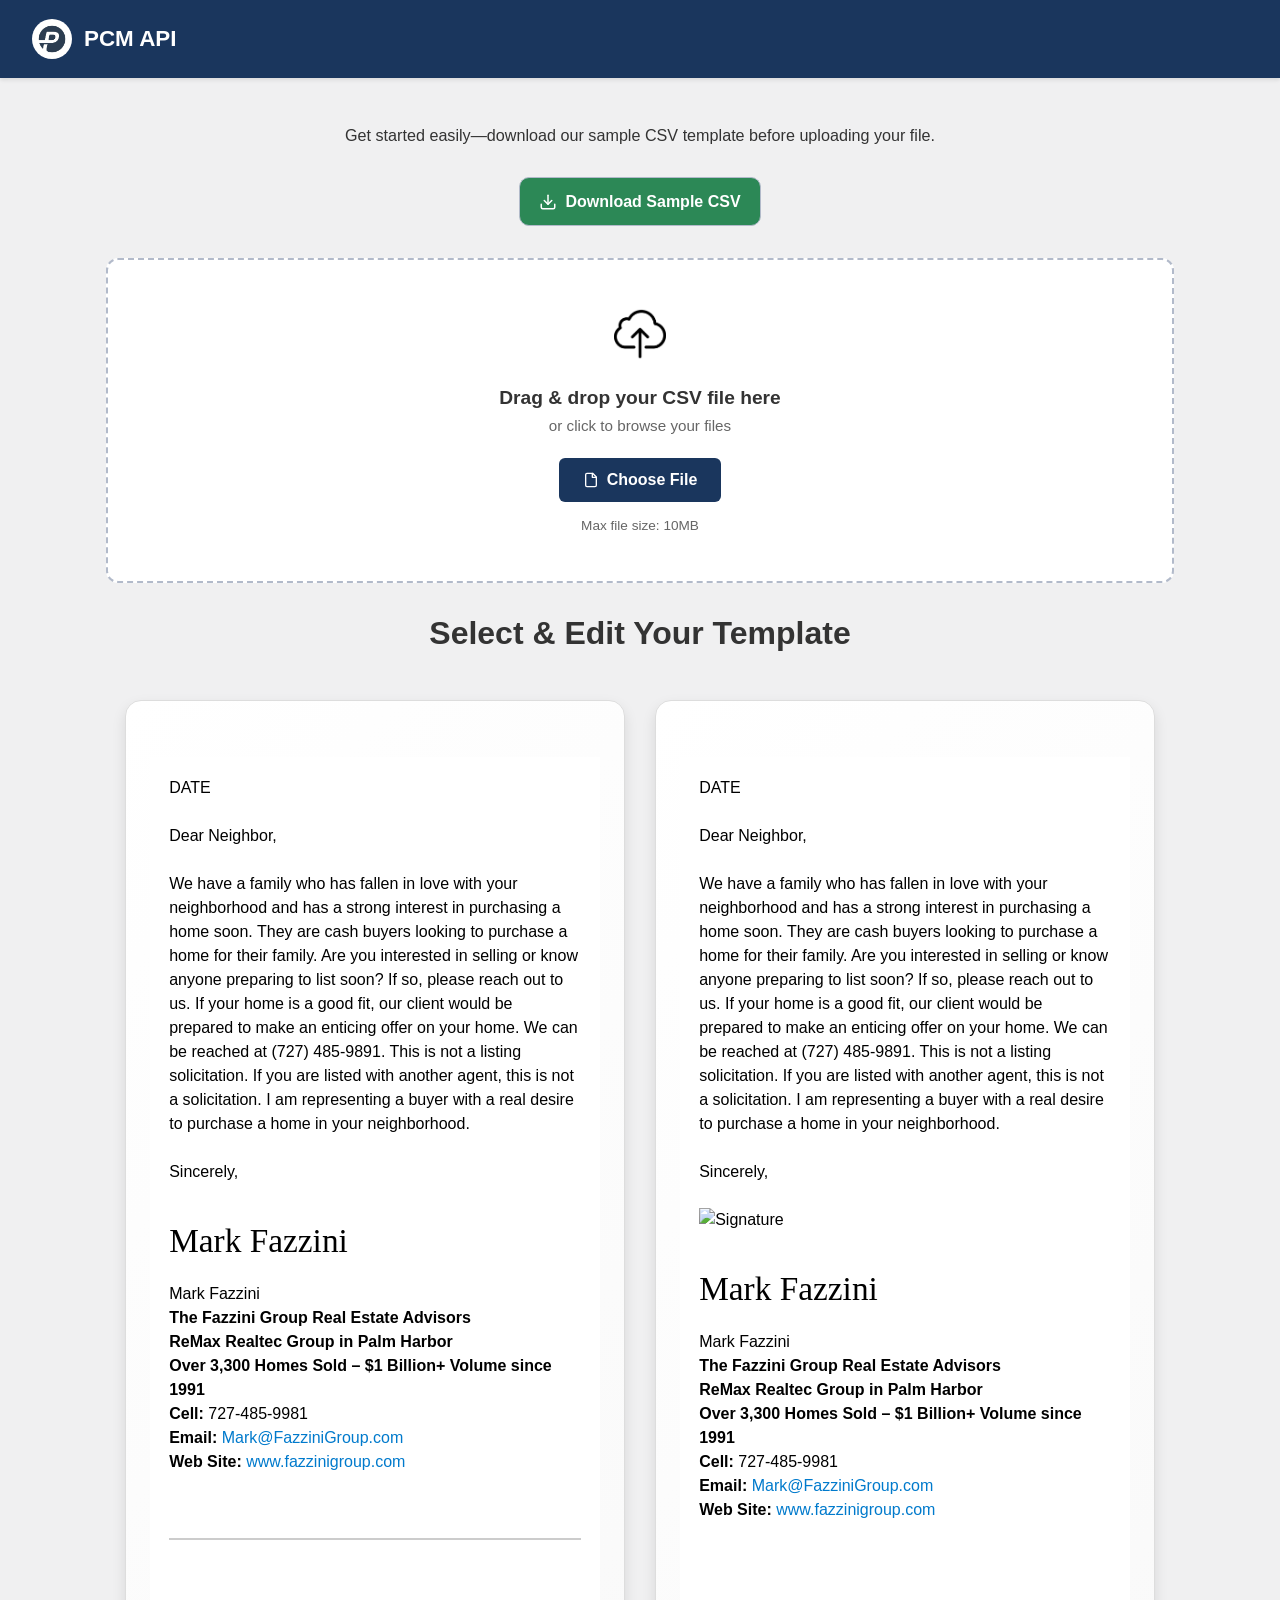
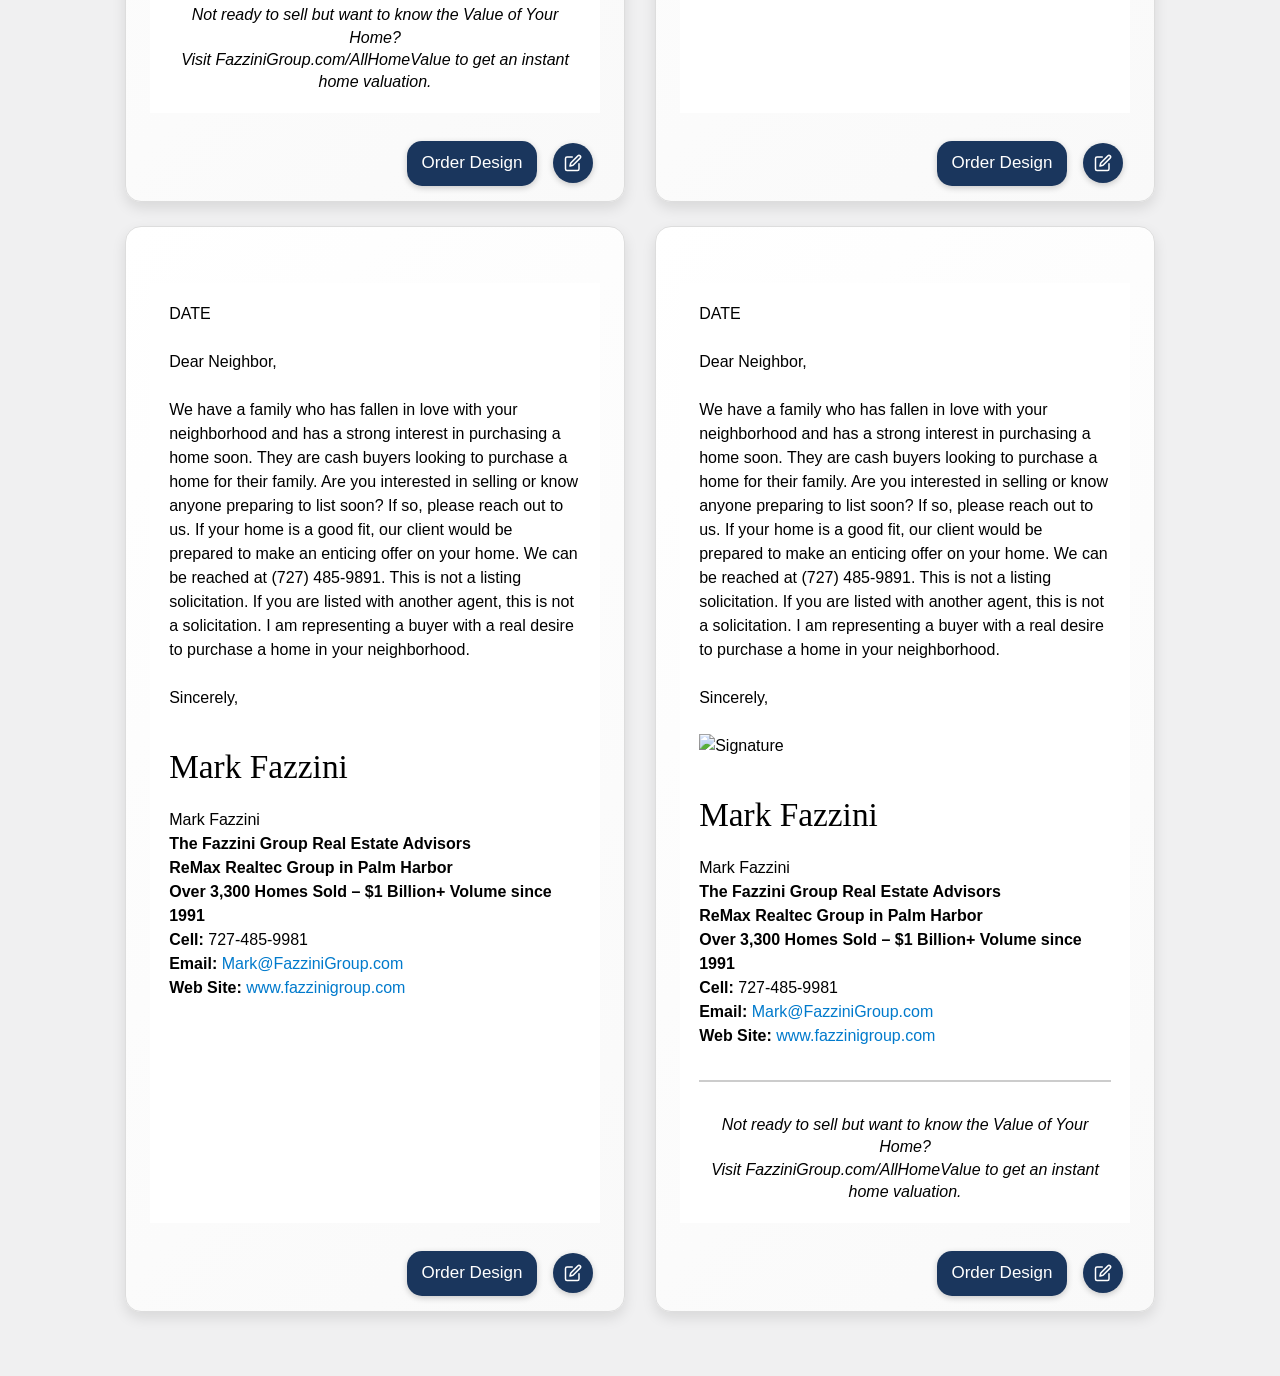
==== index.html @ 1625567f "PostCardMania API" ====
<!DOCTYPE html>
<html lang="en">
  <head>
    <meta charset="UTF-8" />
    <meta name="viewport" content="width=device-width, initial-scale=1.0" />
    <title>PCM API</title>
    <script src="https://cdnjs.cloudflare.com/ajax/libs/PapaParse/5.4.1/papaparse.min.js"></script>
    <link
      class="taskbar-icon"
      rel="icon"
      type="image/png"
      href="./assets/logo.png"
    />

    <link rel="stylesheet" href="index.css" />
  </head>
  <body>
    <header class="header">
      <img src="./assets/icon.jpg" alt="Logo" class="logo" />
      <span class="header-text">PCM API</span>
    </header>

    <div class="container">
      <div class="upload-section">
        <p class="upload-subtitle">
          Get started easily—download our sample CSV template before uploading
          your file.
        </p>

        <button class="sample-download-btn" onclick="downloadSampleCSV()">
          <svg
            width="18"
            height="18"
            viewBox="0 0 24 24"
            fill="none"
            stroke="currentColor"
            stroke-width="2"
            stroke-linecap="round"
            stroke-linejoin="round"
          >
            <path d="M21 15v4a2 2 0 0 1-2 2H5a2 2 0 0 1-2-2v-4" />
            <polyline points="7,10 12,15 17,10" />
            <line x1="12" y1="15" x2="12" y2="3" />
          </svg>
          Download Sample CSV
        </button>

        <div class="upload-box" id="uploadBox">
          <div class="upload-icon">
            <img src="assets/icon.png" alt="Upload" width="52" height="52" />
          </div>
          <div class="upload-main-text">Drag & drop your CSV file here</div>
          <div class="upload-sub-text">or click to browse your files</div>

          <label for="csvFile" class="choose-file-btn">
            <svg
              width="16"
              height="16"
              viewBox="0 0 24 24"
              fill="none"
              stroke="currentColor"
              stroke-width="2"
              stroke-linecap="round"
              stroke-linejoin="round"
            >
              <path
                d="M14.5 2H6a2 2 0 0 0-2 2v16a2 2 0 0 0 2 2h12a2 2 0 0 0 2-2V7.5L14.5 2z"
              />
              <polyline points="14,2 14,8 20,8" />
            </svg>
            Choose File
          </label>
          <input type="file" id="csvFile" accept=".csv" class="hidden-input" />

          <div class="file-size-info">Max file size: 10MB</div>
        </div>
      </div>

      <h2>Select & Edit Your Template</h2>
      <div class="templates-grid" id="templatesGrid">
        <!-- Default templates will be loaded here -->
        <div class="template">
          <div class="letter-container" id="letterPreview1">
            <p class="date">DATE</p>
            <p>Dear Neighbor,</p>
            <p class="Text">
              We have a family who has fallen in love with your neighborhood and
              has a strong interest in purchasing a home soon. They are cash
              buyers looking to purchase a home for their family. Are you
              interested in selling or know anyone preparing to list soon? If
              so, please reach out to us. If your home is a good fit, our client
              would be prepared to make an enticing offer on your home. We can
              be reached at (727) 485-9891. This is not a listing solicitation.
              If you are listed with another agent, this is not a solicitation.
              I am representing a buyer with a real desire to purchase a home in
              your neighborhood.
            </p>
            <p>Sincerely,</p>
            <p
              class="signature"
              style="
                margin-top: 2rem;
                margin-bottom: 1rem;
                font-size: 25pt;
                font-family: Vladimir Script;
              "
            >
              Mark Fazzini
            </p>
            <div class="contact-info">
              Mark Fazzini<br />
              <strong
                >The Fazzini Group Real Estate Advisors<br />
                ReMax Realtec Group in Palm Harbor<br />Over 3,300 Homes Sold –
                $1 Billion+ Volume since 1991<br
              /></strong>
              <b>Cell:</b> 727-485-9981<br />
              <b>Email:</b>
              <a href="mailto:Mark@FazziniGroup.com">Mark@FazziniGroup.com</a
              ><br />
              <b>Web Site:</b>
              <a href="https://www.fazzinigroup.com">www.fazzinigroup.com</a>
            </div>
            <hr
              style="margin: 4rem 0; border: none; border-top: 2px solid #ccc"
            />

            <div class="footer-note">
              Not ready to sell but want to know the Value of Your Home?<br />
              Visit FazziniGroup.com/AllHomeValue to get an instant home
              valuation.
            </div>
          </div>
          <div class="button-actions">
            <button
              class="order-design-btn"
              onclick="orderDesign('letterPreview1')"
            >
              Order Design
            </button>
            <button class="edit-btn" onclick="openEditModal('letterPreview1')">
              <svg
                width="18"
                height="18"
                viewBox="0 0 24 24"
                fill="none"
                stroke="currentColor"
                stroke-width="2"
                stroke-linecap="round"
                stroke-linejoin="round"
              >
                <path
                  d="M11 4H4a2 2 0 0 0-2 2v14a2 2 0 0 0 2 2h14a2 2 0 0 0 2-2v-7"
                />
                <path
                  d="M18.5 2.5a2.121 2.121 0 0 1 3 3L12 15l-4 1 1-4 9.5-9.5z"
                />
              </svg>
            </button>
          </div>
        </div>
        <div class="template">
          <div class="letter-container" id="letterPreview2">
            <p class="date">DATE</p>
            <p>Dear Neighbor,</p>
            <p class="Text">
              We have a family who has fallen in love with your neighborhood and
              has a strong interest in purchasing a home soon. They are cash
              buyers looking to purchase a home for their family. Are you
              interested in selling or know anyone preparing to list soon? If
              so, please reach out to us. If your home is a good fit, our client
              would be prepared to make an enticing offer on your home. We can
              be reached at (727) 485-9891. This is not a listing solicitation.
              If you are listed with another agent, this is not a solicitation.
              I am representing a buyer with a real desire to purchase a home in
              your neighborhood.
            </p>
            <p>Sincerely,<br /><br /></p>
            <div class="signature-image">
              <img
                src="https://drive.google.com/thumbnail?id=1vNWLmvtHyzf7vls6qIdZ-kMSoLxfiy8M&sz=w500"
                alt="Signature"
                width="230"
                height="200"
              />
            </div>
            <p
              class="signature"
              style="
                margin-top: 2rem;
                margin-bottom: 1rem;
                font-size: 25pt;
                font-family: Vladimir Script;
              "
            >
              Mark Fazzini
            </p>
            <div class="contact-info">
              Mark Fazzini<br />
              <strong
                >The Fazzini Group Real Estate Advisors<br />
                ReMax Realtec Group in Palm Harbor<br />Over 3,300 Homes Sold –
                $1 Billion+ Volume since 1991<br
              /></strong>
              <b>Cell:</b> 727-485-9981<br />
              <b>Email:</b>
              <a href="mailto:Mark@FazziniGroup.com">Mark@FazziniGroup.com</a
              ><br />
              <b>Web Site:</b>
              <a href="https://www.fazzinigroup.com">www.fazzinigroup.com</a>
            </div>
          </div>
          <div class="button-actions">
            <button
              class="order-design-btn"
              onclick="orderDesign('letterPreview2')"
            >
              Order Design
            </button>
            <button class="edit-btn" onclick="openEditModal('letterPreview2')">
              <svg
                width="18"
                height="18"
                viewBox="0 0 24 24"
                fill="none"
                stroke="currentColor"
                stroke-width="2"
                stroke-linecap="round"
                stroke-linejoin="round"
              >
                <path
                  d="M11 4H4a2 2 0 0 0-2 2v14a2 2 0 0 0 2 2h14a2 2 0 0 0 2-2v-7"
                />
                <path
                  d="M18.5 2.5a2.121 2.121 0 0 1 3 3L12 15l-4 1 1-4 9.5-9.5z"
                />
              </svg>
            </button>
          </div>
        </div>
        <div class="template">
          <div class="letter-container" id="letterPreview3">
            <p class="date">DATE</p>
            <p>Dear Neighbor,</p>
            <p class="Text">
              We have a family who has fallen in love with your neighborhood and
              has a strong interest in purchasing a home soon. They are cash
              buyers looking to purchase a home for their family. Are you
              interested in selling or know anyone preparing to list soon? If
              so, please reach out to us. If your home is a good fit, our client
              would be prepared to make an enticing offer on your home. We can
              be reached at (727) 485-9891. This is not a listing solicitation.
              If you are listed with another agent, this is not a solicitation.
              I am representing a buyer with a real desire to purchase a home in
              your neighborhood.
            </p>
            <p>Sincerely,</p>
            <p
              class="signature"
              style="
                margin-top: 2rem;
                margin-bottom: 1rem;
                font-size: 25pt;
                font-family: Vladimir Script;
              "
            >
              Mark Fazzini
            </p>
            <div class="contact-info">
              Mark Fazzini<br />
              <strong
                >The Fazzini Group Real Estate Advisors<br />
                ReMax Realtec Group in Palm Harbor<br />Over 3,300 Homes Sold –
                $1 Billion+ Volume since 1991<br
              /></strong>
              <b>Cell:</b> 727-485-9981<br />
              <b>Email:</b>
              <a href="mailto:Mark@FazziniGroup.com">Mark@FazziniGroup.com</a
              ><br />
              <b>Web Site:</b>
              <a href="https://www.fazzinigroup.com">www.fazzinigroup.com</a>
            </div>
          </div>
          <div class="button-actions">
            <button
              class="order-design-btn"
              onclick="orderDesign('letterPreview3')"
            >
              Order Design
            </button>
            <button class="edit-btn" onclick="openEditModal('letterPreview3')">
              <svg
                width="18"
                height="18"
                viewBox="0 0 24 24"
                fill="none"
                stroke="currentColor"
                stroke-width="2"
                stroke-linecap="round"
                stroke-linejoin="round"
              >
                <path
                  d="M11 4H4a2 2 0 0 0-2 2v14a2 2 0 0 0 2 2h14a2 2 0 0 0 2-2v-7"
                />
                <path
                  d="M18.5 2.5a2.121 2.121 0 0 1 3 3L12 15l-4 1 1-4 9.5-9.5z"
                />
              </svg>
            </button>
          </div>
        </div>
        <div class="template">
          <div class="letter-container" id="letterPreview4">
            <p class="date">DATE</p>
            <p>Dear Neighbor,</p>
            <p class="Text">
              We have a family who has fallen in love with your neighborhood and
              has a strong interest in purchasing a home soon. They are cash
              buyers looking to purchase a home for their family. Are you
              interested in selling or know anyone preparing to list soon? If
              so, please reach out to us. If your home is a good fit, our client
              would be prepared to make an enticing offer on your home. We can
              be reached at (727) 485-9891. This is not a listing solicitation.
              If you are listed with another agent, this is not a solicitation.
              I am representing a buyer with a real desire to purchase a home in
              your neighborhood.
            </p>
            <p>Sincerely,<br /><br /></p>
            <div class="signature-image">
              <img
                src="https://drive.google.com/thumbnail?id=1vNWLmvtHyzf7vls6qIdZ-kMSoLxfiy8M&sz=w500"
                alt="Signature"
                width="230"
                height="200"
              />
            </div>
            <p
              class="signature"
              style="
                margin-top: 2rem;
                margin-bottom: 1rem;
                font-size: 25pt;
                font-family: Vladimir Script;
              "
            >
              Mark Fazzini
            </p>
            <div class="contact-info">
              Mark Fazzini<br />
              <strong
                >The Fazzini Group Real Estate Advisors<br />
                ReMax Realtec Group in Palm Harbor<br />Over 3,300 Homes Sold –
                $1 Billion+ Volume since 1991<br
              /></strong>
              <b>Cell:</b> 727-485-9981<br />
              <b>Email:</b>
              <a href="mailto:Mark@FazziniGroup.com">Mark@FazziniGroup.com</a
              ><br />
              <b>Web Site:</b>
              <a href="https://www.fazzinigroup.com">www.fazzinigroup.com</a>
            </div>
            <hr
              style="margin: 2rem 0; border: none; border-top: 2px solid #ccc"
            />
            <div class="footer-note">
              Not ready to sell but want to know the Value of Your Home?<br />
              Visit FazziniGroup.com/AllHomeValue to get an instant home
              valuation.
            </div>
          </div>
          <div class="button-actions">
            <button
              class="order-design-btn"
              onclick="orderDesign('letterPreview4')"
            >
              Order Design
            </button>
            <button class="edit-btn" onclick="openEditModal('letterPreview4')">
              <svg
                width="18"
                height="18"
                viewBox="0 0 24 24"
                fill="none"
                stroke="currentColor"
                stroke-width="2"
                stroke-linecap="round"
                stroke-linejoin="round"
              >
                <path
                  d="M11 4H4a2 2 0 0 0-2 2v14a2 2 0 0 0 2 2h14a2 2 0 0 0 2-2v-7"
                />
                <path
                  d="M18.5 2.5a2.121 2.121 0 0 1 3 3L12 15l-4 1 1-4 9.5-9.5z"
                />
              </svg>
            </button>
          </div>
        </div>
      </div>
    </div>

    <div id="editModal" class="modal">
      <div class="modal-content">
        <div class="modal-header">
          <h3>Edit Letter Template</h3>
          <button class="close" onclick="closeEditModal()">&times;</button>
        </div>
        <div class="modal-body">
          <div
            class="modal-letter-container"
            id="letterEditor"
            contenteditable="true"
            spellcheck="false"
          ></div>
        </div>
        <div class="modal-footer">
          <button class="btn btn-secondary" onclick="closeEditModal()">
            Cancel
          </button>
          <button class="btn btn-primary" onclick="saveTemplate()">
            Save Template
          </button>
          <button class="btn btn-primary" onclick="openSaveAsNewModal()">
            Save as New Template
          </button>
        </div>
      </div>
    </div>

    <!-- Save as New Template Modal -->
    <div id="saveAsNewModal" class="modal">
      <div class="modal-content">
        <div class="modal-header">
          <h3>Save as New Template</h3>
          <button class="close" onclick="closeSaveAsNewModal()">&times;</button>
        </div>
        <div class="modal-body">
          <div class="form-group">
            <label for="templateName">Template Name:</label>
            <input
              type="text"
              id="templateName"
              class="form-input"
              placeholder="Enter template name..."
              maxlength="50"
            />
          </div>
          <div class="preview-section">
            <div class="template-preview" id="newTemplatePreview"></div>
          </div>
        </div>
        <div class="modal-footer">
          <button class="btn btn-secondary" onclick="closeSaveAsNewModal()">
            Cancel
          </button>
          <button class="btn btn-primary" onclick="saveAsNewTemplate()">
            Save New Template
          </button>
        </div>
      </div>
    </div>

    <!-- Success Modal -->
    <div id="successModal" class="modal-overlay">
      <div class="modal-box">
        <h2>🎉 Success!</h2>
        <p>Your order has been placed successfully.</p>
        <div class="modal-buttons">
          <button class="btn-primary" onclick="closeModal()">OK</button>
        </div>
      </div>
    </div>

    <!-- Template Created Success Modal -->
    <div id="templateCreatedModal" class="modal-overlay">
      <div class="modal-box">
        <h2>✅ Template Created!</h2>
        <p id="templateCreatedMessage">
          Your new template has been created successfully.
        </p>
        <div class="modal-buttons">
          <button class="btn-primary" onclick="closeTemplateCreatedModal()">
            OK
          </button>
        </div>
      </div>
    </div>

    <!-- Firebase Integration -->
    <script type="module">
      // Import Firebase functions
      import { initializeApp } from "https://www.gstatic.com/firebasejs/12.1.0/firebase-app.js";
      import {
        getFirestore,
        collection,
        addDoc,
        getDocs,
        deleteDoc,
        doc,
      } from "https://www.gstatic.com/firebasejs/12.1.0/firebase-firestore.js";

      // Firebase configuration
      const firebaseConfig = {
        apiKey: "AIzaSyCbSuWzZpvY5gaBGu0FgDv3ZeyKf07krWY",
        authDomain: "postmania-templates.firebaseapp.com",
        projectId: "postmania-templates",
        storageBucket: "postmania-templates.firebasestorage.app",
        messagingSenderId: "402105744556",
        appId: "1:402105744556:web:1b906417a7b0e96a857309",
        measurementId: "G-6RSKP13Q86",
      };

      // Initialize Firebase
      const app = initializeApp(firebaseConfig);
      const db = getFirestore(app);

      // Global variables
      let recipients = [];
      let currentEditingTemplate = null;
      let templateCounter = 5; // Start from 5 since we have 4 initial templates

      // Expose Firebase functions to global scope
      window.saveNewTemplateToFirebase = async function (name, content) {
        try {
          const docRef = await addDoc(collection(db, "templates"), {
            name: name,
            content: content,
            createdAt: new Date(),
            isUserCreated: true,
          });
          console.log("Template saved to Firebase with ID: ", docRef.id);
          return docRef.id;
        } catch (error) {
          console.error("Error saving template to Firebase: ", error);
          throw error;
        }
      };

      window.loadTemplatesFromFirebase = async function () {
        try {
          const querySnapshot = await getDocs(collection(db, "templates"));
          const templates = [];
          querySnapshot.forEach((doc) => {
            templates.push({
              id: doc.id,
              ...doc.data(),
            });
          });
          return templates;
        } catch (error) {
          console.error("Error loading templates from Firebase: ", error);
          return [];
        }
      };

      window.deleteTemplateFromFirebase = async function (templateId) {
        try {
          await deleteDoc(doc(db, "templates", templateId));
          console.log("Template deleted from Firebase");
          return true;
        } catch (error) {
          console.error("Error deleting template from Firebase: ", error);
          throw error;
        }
      };

      // Load templates on page load
      window.addEventListener("DOMContentLoaded", async function () {
        await loadUserTemplates();
      });

      // Function to load and render user templates
      window.loadUserTemplates = async function () {
        try {
          const templates = await window.loadTemplatesFromFirebase();
          const templatesGrid = document.getElementById("templatesGrid");

          // Remove existing user templates (keep default ones)
          const userTemplates = templatesGrid.querySelectorAll(
            ".template[data-firebase-id]"
          );
          userTemplates.forEach((template) => template.remove());

          // Add Firebase templates
          templates.forEach((template) => {
            if (template.isUserCreated) {
              const newTemplateId = `firebase_${template.id}`;
              const newTemplate = document.createElement("div");
              newTemplate.className = "template";
              newTemplate.setAttribute("data-firebase-id", template.id);

              newTemplate.innerHTML = `
                <div class="letter-container" id="${newTemplateId}">
                  ${template.content}
                </div>

                <div class="button-actions">
                  <button class="order-design-btn" onclick="orderDesign('${newTemplateId}')">
                    Order Design
                  </button>
                  <button class="edit-btn" onclick="openEditModal('${newTemplateId}')">
                    <svg width="18" height="18" viewBox="0 0 24 24" fill="none" stroke="currentColor" stroke-width="2" stroke-linecap="round" stroke-linejoin="round">
                      <path d="M11 4H4a2 2 0 0 0-2 2v14a2 2 0 0 0 2 2h14a2 2 0 0 0 2-2v-7" />
                      <path d="M18.5 2.5a2.121 2.121 0 0 1 3 3L12 15l-4 1 1-4 9.5-9.5z" />
                    </svg>
                  </button>
                  <button class="delete-btn" onclick="deleteTemplate('${newTemplateId}', '${template.id}')" style="background: #dc3545; color: white; border: none; padding: 8px; border-radius: 4px; cursor: pointer; margin-left: 8px;">
                    <svg width="18" height="18" viewBox="0 0 24 24" fill="none" stroke="currentColor" stroke-width="2" stroke-linecap="round" stroke-linejoin="round">
                      <polyline points="3,6 5,6 21,6"></polyline>
                      <path d="m19,6v14a2,2 0 0,1 -2,2H7a2,2 0 0,1 -2,-2V6m3,0V4a2,2 0 0,1 2,-2h4a2,2 0 0,1 2,2v2"></path>
                      <line x1="10" y1="11" x2="10" y2="17"></line>
                      <line x1="14" y1="11" x2="14" y2="17"></line>
                    </svg>
                  </button>
                </div>
              `;

              templatesGrid.appendChild(newTemplate);
            }
          });
        } catch (error) {
          console.error("Error loading user templates:", error);
        }
      };

      // Expose other necessary functions to global scope
      window.recipients = [];
      window.currentEditingTemplate = null;
      window.templateCounter = 5;

      // ===== Drag and Drop Functionality =====
      const uploadBox = document.getElementById("uploadBox");
      const csvFileInput = document.getElementById("csvFile");

      // Prevent default drag behaviors
      ["dragenter", "dragover", "dragleave", "drop"].forEach((eventName) => {
        uploadBox.addEventListener(eventName, preventDefaults, false);
        document.body.addEventListener(eventName, preventDefaults, false);
      });

      // Highlight drop area when item is dragged over it
      ["dragenter", "dragover"].forEach((eventName) => {
        uploadBox.addEventListener(eventName, highlight, false);
      });

      ["dragleave", "drop"].forEach((eventName) => {
        uploadBox.addEventListener(eventName, unhighlight, false);
      });

      // Handle dropped files
      uploadBox.addEventListener("drop", handleDrop, false);

      function preventDefaults(e) {
        e.preventDefault();
        e.stopPropagation();
      }

      function highlight() {
        uploadBox.classList.add("dragover");
      }

      function unhighlight() {
        uploadBox.classList.remove("dragover");
      }

      function handleDrop(e) {
        const dt = e.dataTransfer;
        const files = dt.files;
        handleFiles(files);
      }

      window.showSuccessModal = function () {
        document.getElementById("successModal").style.display = "block";
      };

      window.closeModal = function () {
        document.getElementById("successModal").style.display = "none";
      };

      window.showTemplateCreatedModal = function (templateName) {
        document.getElementById(
          "templateCreatedMessage"
        ).textContent = `Your new template "${templateName}" has been created successfully.`;
        document.getElementById("templateCreatedModal").style.display = "block";
      };

      window.closeTemplateCreatedModal = function () {
        document.getElementById("templateCreatedModal").style.display = "none";
      };

      function handleFiles(files) {
        if (files.length > 0) {
          const file = files[0];
          if (file.type === "text/csv" || file.name.endsWith(".csv")) {
            parseCSV(file);
          } else {
            alert("Please upload a CSV file.");
          }
        }
      }

      // ===== Letter Editing =====
      window.openEditModal = function (templateId) {
        window.currentEditingTemplate = templateId;
        const editor = document.getElementById("letterEditor");
        editor.innerHTML = document.getElementById(templateId).innerHTML;
        document.getElementById("editModal").style.display = "block";
      };

      window.closeEditModal = function () {
        document.getElementById("editModal").style.display = "none";
        window.currentEditingTemplate = null;
      };

      window.saveTemplate = function () {
        if (window.currentEditingTemplate) {
          document.getElementById(window.currentEditingTemplate).innerHTML =
            document.getElementById("letterEditor").innerHTML;
        }
        window.closeEditModal();
      };

      // ===== Save as New Template Functionality =====
      window.openSaveAsNewModal = function () {
        const preview = document.getElementById("newTemplatePreview");
        preview.innerHTML = document.getElementById("letterEditor").innerHTML;
        document.getElementById("templateName").value = "";
        document.getElementById("saveAsNewModal").style.display = "block";
      };

      window.closeSaveAsNewModal = function () {
        document.getElementById("saveAsNewModal").style.display = "none";
      };

      window.saveAsNewTemplate = async function () {
        const templateName = document
          .getElementById("templateName")
          .value.trim();

        if (!templateName) {
          alert("Please enter a template name.");
          return;
        }

        const templateContent =
          document.getElementById("letterEditor").innerHTML;

        try {
          // Save to Firebase
          const firebaseId = await window.saveNewTemplateToFirebase(
            templateName,
            templateContent
          );

          // Close modals
          window.closeSaveAsNewModal();
          window.closeEditModal();

          // Show success message
          window.showTemplateCreatedModal(templateName);

          // Reload templates to show the new one
          await window.loadUserTemplates();
        } catch (error) {
          console.error("Error saving template:", error);
          alert("Error saving template. Please try again.");
        }
      };

      // ===== Delete Template Function =====
      window.deleteTemplate = async function (templateId, firebaseId = null) {
        if (!confirm("Are you sure you want to delete this template?")) {
          return;
        }

        try {
          if (firebaseId) {
            // Delete from Firebase
            await window.deleteTemplateFromFirebase(firebaseId);

            // Remove from DOM
            const templateElement = document.querySelector(
              `[data-firebase-id="${firebaseId}"]`
            );
            if (templateElement) {
              templateElement.remove();
            }

            alert("Template deleted successfully!");
          } else {
            alert("Cannot delete default templates.");
          }
        } catch (error) {
          console.error("Error deleting template:", error);
          alert("Error deleting template. Please try again.");
        }
      };

      // ===== CSV Upload =====
      function parseCSV(file) {
        Papa.parse(file, {
          header: true,
          skipEmptyLines: true,
          complete: (results) => {
            window.recipients = results.data.map((r) => ({
              company: r.company || "",
              firstName: r.firstName || r.FirstName || "Test",
              lastName: r.lastName || r.LastName || "Name",
              address: r.address || r.Address || "",
              city: r.city || r.City || "",
              state: r.state || r.State || "",
              zipCode: r.zipCode || r.Zipcode || "",
            }));
            console.log("Recipients loaded:", window.recipients);

            // Update upload box to show success
            uploadBox.innerHTML = `
            <div class="upload-icon" style="color: #28a745;">✓</div>
            <div class="upload-main-text" style="color: #28a745;">File uploaded successfully!</div>
            <div class="upload-sub-text">${window.recipients.length} recipients loaded from ${file.name}</div>
            <button class="choose-file-btn" onclick="resetUpload()" style="background: #6c757d; margin-top: 1rem;">
              <svg width="16" height="16" viewBox="0 0 24 24" fill="none" stroke="currentColor" stroke-width="2" stroke-linecap="round" stroke-linejoin="round">
                <polyline points="1 4 1 10 7 10"/>
                <path d="M3.51 15a9 9 0 1 0 2.13-9.36L1 10"/>
              </svg>
              Upload Different File
            </button>
          `;
          },
          error: (error) => {
            console.error("CSV parsing error:", error);
            alert("Error parsing CSV file. Please check the format.");
          },
        });
      }

      window.resetUpload = function () {
        uploadBox.innerHTML = `
        <div class="upload-icon"><img src="assets/icon.png" alt="Upload" width="52" height="52" /></div>
        <div class="upload-main-text">Drag & drop your CSV file here</div>
        <div class="upload-sub-text">or click to browse your files</div>
        
        <label for="csvFile" class="choose-file-btn">
          <svg width="16" height="16" viewBox="0 0 24 24" fill="none" stroke="currentColor" stroke-width="2" stroke-linecap="round" stroke-linejoin="round">
            <path d="M14.5 2H6a2 2 0 0 0-2 2v16a2 2 0 0 0 2 2h12a2 2 0 0 0 2-2V7.5L14.5 2z"/>
            <polyline points="14,2 14,8 20,8"/>
          </svg>
          Choose File
        </label>
        
        <div class="file-size-info">Max file size: 10MB</div>
      `;

        // Re-add event listeners
        uploadBox.addEventListener("drop", handleDrop, false);
        uploadBox.addEventListener("click", () => csvFileInput.click());
        ["dragenter", "dragover"].forEach((eventName) => {
          uploadBox.addEventListener(eventName, highlight, false);
        });
        ["dragleave", "drop"].forEach((eventName) => {
          uploadBox.addEventListener(eventName, unhighlight, false);
        });

        window.recipients = [];
        csvFileInput.value = "";
      };

      csvFileInput.addEventListener("change", (e) => {
        const file = e.target.files[0];
        if (!file) return;
        parseCSV(file);
      });

      // ===== Download Sample CSV =====
      window.downloadSampleCSV = function () {
        const sample = `Company,firstName,lastName,address,city,state,zipCode
PCM Integrations,Alex,Doe,2145 Sunnydale Blvd,Clearwater,FL,33765
`;

        const blob = new Blob([sample], { type: "text/csv" });
        const link = document.createElement("a");
        link.href = URL.createObjectURL(blob);
        link.download = "sample_recipients.csv";
        link.click();
      };

      function downloadHTML(content, filename = "letter.html") {
        const blob = new Blob([content], { type: "text/html" });
        const link = document.createElement("a");
        link.href = URL.createObjectURL(blob);
        link.download = filename;
        link.click();
        URL.revokeObjectURL(link.href);
      }

      // ===== API CALLS =====
      async function getToken() {
        const payload = {
          apiKey: "Mzk2N2YyZTktZmNkNy00YjcwLWJhMjUtMTM4ZWFlZDhmNWU0",
          apiSecret: "MmZlMzIwMzItMTlhZS00Mjk0LWE1NWYtYmI5NTg5MDUxYTM0",
          childRefNbr: "myAccountReference",
        };
        const res = await fetch("https://v3.pcmintegrations.com/auth/login", {
          method: "POST",
          headers: {
            "Content-Type": "application/json",
            Accept: "application/json",
          },
          body: JSON.stringify(payload),
        });
        if (!res.ok) throw new Error("Auth failed");
        const data = await res.json();
        return data.token;
      }

      window.orderDesign = async function (templateId) {
        if (!window.recipients.length) {
          alert("Please upload a CSV file with recipients first!");
          return;
        }

        const button = event.target;
        const originalText = button.textContent;
        button.textContent = "Processing...";
        button.disabled = true;

        try {
          const todayObj = new Date();
          const todayISO = todayObj.toISOString().split("T")[0];
          const formattedDate = todayObj.toLocaleDateString("en-US", {
            year: "numeric",
            month: "long",
            day: "numeric",
          });

          // Get the HTML content from the specific template
          let finalHtml = document.getElementById(templateId).innerHTML;
          finalHtml = finalHtml.replace(/DATE/g, formattedDate);
          // console.log(finalHtml)

          const token = await getToken();
          const payload = {
            extRefNbr: "12345",
            designID: 0,
            mailClass: "FirstClass",
            mailDate: todayISO,
            color: true,
            printOnBothSides: true,
            insertAddressingPage: true,
            envelope: {
              font: "Bradley Hand",
              type: "fullWindow",
              fontColor: "Black",
            },
            recipients: window.recipients,
            letter: finalHtml,
          };

          const res = await fetch(
            "https://v3.pcmintegrations.com/order/letter",
            {
              method: "POST",
              headers: {
                "Content-Type": "application/json",
                Accept: "application/json",
                Authorization: `Bearer ${token}`,
              },
              body: JSON.stringify(payload),
            }
          );

          const data = await res.json();
          console.log("Order Response:", data);

          if (res.ok) {
            window.showSuccessModal();
          } else {
            throw new Error(data.message || "API request failed");
          }
        } catch (err) {
          console.error("Order Design Error:", err);
          alert("Error ordering letters: " + err.message);
        } finally {
          button.textContent = originalText;
          button.disabled = false;
        }
      };
    </script>
  </body>
</html>
---- index.css ----
* {
  margin: 0;
  font-family: Verdana, Geneva, Tahoma, sans-serif;
  padding: 0;
  box-sizing: border-box;
}

body {
  background: #f0f0f1;
  color: #333;
}

h2 {
  margin-top: 2rem;
  font-size: 2rem;
  margin-bottom: 2rem;
  color: #333;
  text-align: center;
}

header {
  background: #1a365d;
  color: white;
  padding: 1.2rem 2rem;
  display: flex;
  text-align: center;
  font-size: 1.4rem;
  font-weight: 600;
  box-shadow: 0 2px 4px rgba(0, 0, 0, 0.1);
}

.header-text {
  margin-top: 0.4rem;
}

.taskbar-icon {
  border-radius: 50%;
}

.logo {
  width: 40px;
  height: 40px;
  cursor: pointer;
  margin-right: 12px;
  border-radius: 50%;
}

.container {
  max-width: 1100px;
  margin: 2rem auto;
  padding: 1rem;
}

/* Upload Section */
.upload-section {
  text-align: center;
  margin-bottom: 2rem;
}

.upload-title {
  font-size: 2rem;
  font-weight: 600;
  color: #007acc;
  margin-bottom: 1rem;
}

.upload-subtitle {
  font-size: 1.01rem;
  color: #333;
  margin-bottom: 2rem;
}

.sample-download-btn {
  display: inline-flex;
  align-items: center;
  gap: 0.5rem;
  height: 49px;
  padding: 0.6rem 1.2rem;
  background: rgb(44, 136, 86);
  color: white;
  border: 1px solid #b2baca;
  border-radius: 10px;
  font-size: 1rem;
  font-weight: 550;
  cursor: pointer;
  transition: all 0.5s ease;
  text-decoration: none;
  margin-bottom: 2rem;
}

.sample-download-btn:hover {
  background: rgb(44, 136, 86);
  transform: scale(1.1);
  color: white;
}

.upload-box {
  background: white;
  border: 2px dashed #b2baca;
  border-radius: 12px;
  padding: 3rem 2rem;
  text-align: center;
  cursor: pointer;
  transition: all 0.2s;
  position: relative;
}

.upload-box.dragover {
  border-color: #007acc;
  background: #f0f8ff;
}

.upload-icon {
  font-size: 3rem;
  margin-bottom: 1rem;
}

.upload-main-text {
  font-size: 1.2rem;
  font-weight: 600;
  color: #333;
  margin-bottom: 0.5rem;
}

.upload-sub-text {
  font-size: 0.95rem;
  color: #666;
  margin-bottom: 1.5rem;
}

.choose-file-btn {
  display: inline-flex;
  align-items: center;
  gap: 0.5rem;
  padding: 0.8rem 1.5rem;
  background: #1a365d;
  color: white;
  font-weight: 600;
  transition: all 0.5s ease;
  border: none;
  border-radius: 6px;
  cursor: pointer;
  transition: all 0.2s;
}

.choose-file-btn:hover {
  background: #2c5282;
  transform: scale(1.1);
}

.file-size-info {
  font-size: 0.85rem;
  color: #666;
  margin-top: 1rem;
}

.hidden-input {
  display: none;
}

.template {
  position: relative;
  width: 100%;
  max-width: 500px;
  min-height: 400px;
  background: linear-gradient(135deg, #ffffff, #f9f9f9);
  border-radius: 16px;
  box-shadow: 0 6px 14px rgba(0, 0, 0, 0.1);
  display: flex;
  flex-direction: column;
  border: 1px solid #ddd;
  padding: 1.5rem;
  transition: transform 0.4s ease, box-shadow 0.4s ease;
}

.template:hover {
  transform: translateY(-4px);
  box-shadow: 0 10px 20px rgba(0, 0, 0, 0.15);
}

.templates-grid {
  display: grid;
  grid-template-columns: repeat(auto-fit, minmax(500px, 1fr));
  gap: 1.5rem;
  justify-items: center;
  align-items: stretch;
  padding: 1rem;
}

.letter-container {
  flex: 1;
  padding: 1.2rem;
  margin-bottom: 4rem;
  margin-top: 2rem;
  overflow-y: auto;
  font-size: 16px;
  line-height: 1.5;
  color: black;
  background: #fff;
}

.signature {
  margin-top: 2rem;
  margin-bottom: 1rem;
  font-size: 25pt;
  font-family: "Vladimir Script";
}

.contact-info {
  font-size: 12pt;
  line-height: 1.5;
  margin-bottom: 1rem;
}

.contact-info a {
  color: #007acc;
  text-decoration: none;
}

.footer-note {
  margin-top: 1rem;
  font-size: 12pt;
  font-style: italic;
  text-align: center;
  color: black;
  line-height: 1.4;
}

/* Modal */
.modal {
  display: none;
  position: fixed;
  z-index: 1000;
  left: 0;
  top: 0;
  width: 100%;
  height: 100%;
  background: rgba(0, 0, 0, 0.5);
  backdrop-filter: blur(5px);
}

.modal-content {
  background: #fefefe;
  margin: 2% auto;
  padding: 0;
  border: none;
  border-radius: 15px;
  width: 80%;
  max-width: 800px;
  height: 85vh;
  box-shadow: 0 10px 30px rgba(0, 0, 0, 0.3);
  display: flex;
  flex-direction: column;
  overflow: hidden;
}

.modal-header {
  background: #1a365d;
  color: white;
  padding: 20px;
  display: flex;
  justify-content: space-between;
  align-items: center;
}

.modal-body {
  flex: 1;
  padding: 30px;
  overflow-y: auto;
}

.modal-letter-container {
  font-size: 15px;
  line-height: 1.5;
  color: #333;
  border: 1px solid #ddd;
  border-radius: 8px;
  padding: 20px;
  min-height: 400px;
  background: #fff;
  outline: none;
}

.modal-footer {
  padding: 20px;
  border-top: 1px solid #eee;
  display: flex;
  gap: 10px;
  justify-content: flex-end;
}

.btn {
  padding: 10px 20px;
  border: none;
  border-radius: 6px;
  margin: 0.4rem;
  cursor: pointer;
  font-size: 14px;
  font-weight: 600;
  transition: transform 0.2s ease;
  display: inline-block;
}

.btn-primary {
  background: #007acc;
  color: white;
}

.btn-primary:hover {
  transform: scale(1.1);
}

.btn-secondary {
  background: #f8f9fa;
  color: #6c757d;
  border: 1px solid #dee2e6;
}

.close {
  color: white;
  font-size: 28px;
  font-weight: bold;
  background: none;
  border: none;
  cursor: pointer;
  padding: 0;
  width: 30px;
  height: 30px;
  display: flex;
  align-items: center;
  justify-content: center;
}

.close:hover {
  opacity: 0.7;
}

/* Send Button */
.send-btn {
  display: block;
  width: 100%;
  background: #1a365d;
  color: white;
  font-size: 1.2rem;
  font-weight: 600;
  padding: 1rem;
  border: none;
  border-radius: 10px;
  cursor: pointer;
  margin-top: 2rem;
  transition: 0.2s;
}

.send-btn:hover {
  background: #005c99;
  transform: translateY(-1px);
}

.Text {
  margin-top: 1.5rem;
  margin-bottom: 1.5rem;
}

.date {
  margin-bottom: 1.5rem;
}

.savetemplate {
  background-color: #1a365d;
}

.button-actions {
  position: absolute;
  bottom: 15px;
  right: 15px;
  display: flex;
  gap: 1rem;
  flex-direction: row;
  align-items: center;
}

.order-design-btn {
  background: #1a365d;
  color: white;
  border: none;
  width: 130px;
  border-radius: 15px;
  transition: all 0.2s ease;
  height: 45px;
  cursor: pointer;
  font-size: 17px;
  box-shadow: 0 2px 6px rgba(0, 0, 0, 0.2);
}

.edit-btn {
  background: #1a365d;
  color: white;
  border: none;
  border-radius: 50%;
  width: 40px;
  height: 40px;
  margin-right: 1rem;
  cursor: pointer;
  transition: all 0.2s ease;
  font-size: 18px;
  display: flex;
  align-items: center;
  justify-content: center;
  box-shadow: 0 2px 6px rgba(0, 0, 0, 0.2);
}

.edit-btn:hover {
  background: #005c99;
  transform: scale(1.1);
}

.order-design-btn:hover {
  background: #005c99;
  transform: scale(1.1);
}

.modal-overlay {
  display: none;
  position: fixed;
  top: 0;
  left: 0;
  width: 100%;
  height: 100%;
  background: rgba(0, 0, 0, 0.5);
  z-index: 999;
}

/* Dialog box */
.modal-box {
  position: fixed;
  top: 50%;
  left: 50%;
  transform: translate(-50%, -50%);
  background: white;
  padding: 2rem;
  border-radius: 12px;
  text-align: center;
  max-width: 400px;
  width: 90%;
  z-index: 1000;
  box-shadow: 0 4px 10px rgba(0, 0, 0, 0.3);
}

.modal-box h2 {
  margin-bottom: 1rem;
  font-size: 1.5rem;
  color: #2c3e50;
}

.modal-box p {
  margin-bottom: 1.5rem;
  font-size: 1rem;
  color: #555;
}

.modal-buttons button {
  margin: 0 8px;
  padding: 0.6rem 1.2rem;
  border: none;
  border-radius: 8px;
  cursor: pointer;
  font-size: 1rem;
}

.btn-primary {
  background: #4caf50;
  color: white;
}

.btn-secondary {
  background: #f1f1f1;
  color: #333;
}

/* Input Field Styling */
.form-input {
  width: 100%;
  padding: 0.8rem 1rem;
  border: 2px solid #ccc;
  border-radius: 10px;
  margin-bottom: 1.3rem;
  font-size: 1rem;
  transition: all 0.3s ease;
  outline: none;
  background: #f9f9f9;
}

.form-input:focus {
  border-color: #1a365d;
  box-shadow: 0 0 8px rgba(26, 54, 93, 0.3);
  background: #fff;
}

/* Label Styling */
.form-group label {
  display: block;
  margin-bottom: 0.4rem;
  font-weight: 600;
  color: #333;
  font-size: 0.95rem;
}

/* Add subtle hover effect */
.form-input:hover {
  border-color: #888;
}

/* MOBILE RESPONSIVE STYLES FOR SCREENS < 468px */
@media screen and (max-width: 468px) {
  /* Header adjustments */
  header {
    padding: 0.8rem 1rem;
    font-size: 1.1rem;
  }

  .logo {
    width: 30px;
    height: 30px;
    margin-right: 8px;
  }

  /* Container and spacing - ensure full width usage */
  .container {
    max-width: 100%;
    margin: 0.5rem auto;
    padding: 0.5rem;
    width: 100%;
  }

  /* Make body and html responsive */
  html,
  body {
    overflow-x: hidden;
    width: 100%;
  }

  h2 {
    font-size: 1.5rem;
    margin-top: 1rem;
    margin-bottom: 1rem;
  }

  /* Upload section */
  .upload-section {
    width: 100%;
    max-width: 100%;
    padding: 0;
  }

  .upload-title {
    font-size: 1.5rem;
    margin-bottom: 0.8rem;
  }

  .upload-subtitle {
    font-size: 0.9rem;
    margin-bottom: 1.5rem;
    padding: 0 0.5rem;
    word-wrap: break-word;
  }

  .upload-box {
    padding: 1.5rem 1rem;
    border-radius: 8px;
    width: 100%;
    max-width: 100%;
    box-sizing: border-box;
  }

  .upload-icon {
    font-size: 2.5rem;
  }

  .upload-main-text {
    font-size: 1rem;
  }

  .upload-sub-text {
    font-size: 0.85rem;
    word-wrap: break-word;
  }

  .sample-download-btn {
    height: 45px;
    padding: 0.5rem 1rem;
    font-size: 0.9rem;
    margin-bottom: 1.5rem;
    max-width: 280px;
    width: auto;
  }

  .choose-file-btn {
    padding: 0.7rem 1.2rem;
    font-size: 0.9rem;
  }

  .file-size-info {
    font-size: 0.8rem;
  }

  /* Templates grid - single column on mobile with proper spacing */
  .templates-grid {
    grid-template-columns: 1fr;
    gap: 1rem;
    padding: 0.5rem;
    width: 100%;
    max-width: 100%;
  }

  .template {
    max-width: 100%;
    width: 100%;
    min-height: 350px;
    padding: 1rem;
    border-radius: 12px;
    margin: 0;
    box-sizing: border-box;
  }

  /* Letter container */
  .letter-container {
    padding: 1rem;
    margin-bottom: 3rem;
    margin-top: 1rem;
    font-size: 14px;
    width: 100%;
    box-sizing: border-box;
  }

  .signature {
    font-size: 18pt;
    margin-top: 1.5rem;
  }

  .contact-info {
    font-size: 10pt;
    word-wrap: break-word;
  }

  .footer-note {
    font-size: 10pt;
    word-wrap: break-word;
  }

  /* Button actions - adjust for mobile */
  .button-actions {
    bottom: 10px;
    right: 10px;
    flex-direction: row;
    gap: 0.3rem;
  }

  .order-design-btn {
    width: 90px;
    height: 35px;
    font-size: 12px;
    border-radius: 12px;
  }

  .edit-btn {
    width: 30px;
    height: 30px;
    margin-right: 0;
    font-size: 14px;
  }

  /* Modal adjustments for mobile */
  .modal-content {
    width: 95%;
    height: 90vh;
    margin: 5vh auto;
    border-radius: 10px;
    max-width: 100%;
  }

  .modal-header {
    padding: 15px;
    font-size: 1rem;
  }

  .modal-body {
    padding: 15px;
  }

  .modal-letter-container {
    font-size: 14px;
    padding: 15px;
    min-height: 300px;
    width: 100%;
    box-sizing: border-box;
  }

  .modal-footer {
    padding: 15px;
    flex-direction: column;
    gap: 8px;
  }

  .modal-footer .btn {
    width: 100%;
    margin: 0;
  }

  /* Modal box adjustments */
  .modal-box {
    max-width: 300px;
    width: 90%;
    padding: 1.5rem;
  }

  .modal-box h2 {
    font-size: 1.2rem;
  }

  .modal-box p {
    font-size: 0.9rem;
  }

  .modal-buttons {
    display: flex;
    flex-direction: column;
    gap: 10px;
  }

  .modal-buttons button {
    width: 100%;
    margin: 0;
  }

  /* Form inputs */
  .form-input {
    padding: 0.7rem 0.8rem;
    font-size: 0.9rem;
    margin-bottom: 1rem;
    width: 100%;
    box-sizing: border-box;
  }

  .form-group label {
    font-size: 0.9rem;
  }

  /* Send button */
  .send-btn {
    font-size: 1rem;
    padding: 0.8rem;
    margin-top: 1.5rem;
    width: 100%;
    box-sizing: border-box;
  }

  /* Text adjustments */
  .Text {
    margin-top: 1rem;
    margin-bottom: 1rem;
  }

  .date {
    margin-bottom: 1rem;
  }

  /* Hover effects - reduce on mobile for better touch experience */
  .sample-download-btn:hover,
  .choose-file-btn:hover,
  .edit-btn:hover,
  .order-design-btn:hover,
  .btn-primary:hover,
  .send-btn:hover {
    transform: none; /* Disable scale transforms on mobile */
  }

  .template:hover {
    transform: none; /* Disable hover lift effect on mobile */
  }
}

/* Extra small screens < 320px */
@media screen and (max-width: 320px) {
  .container {
    padding: 0.25rem;
  }

  .upload-box {
    padding: 1.5rem 0.5rem;
  }

  .template {
    padding: 0.8rem;
  }

  .letter-container {
    padding: 0.8rem;
    font-size: 13px;
  }

  .modal-content {
    width: 98%;
  }

  .modal-body {
    padding: 10px;
  }

  .signature {
    font-size: 18pt;
  }
}
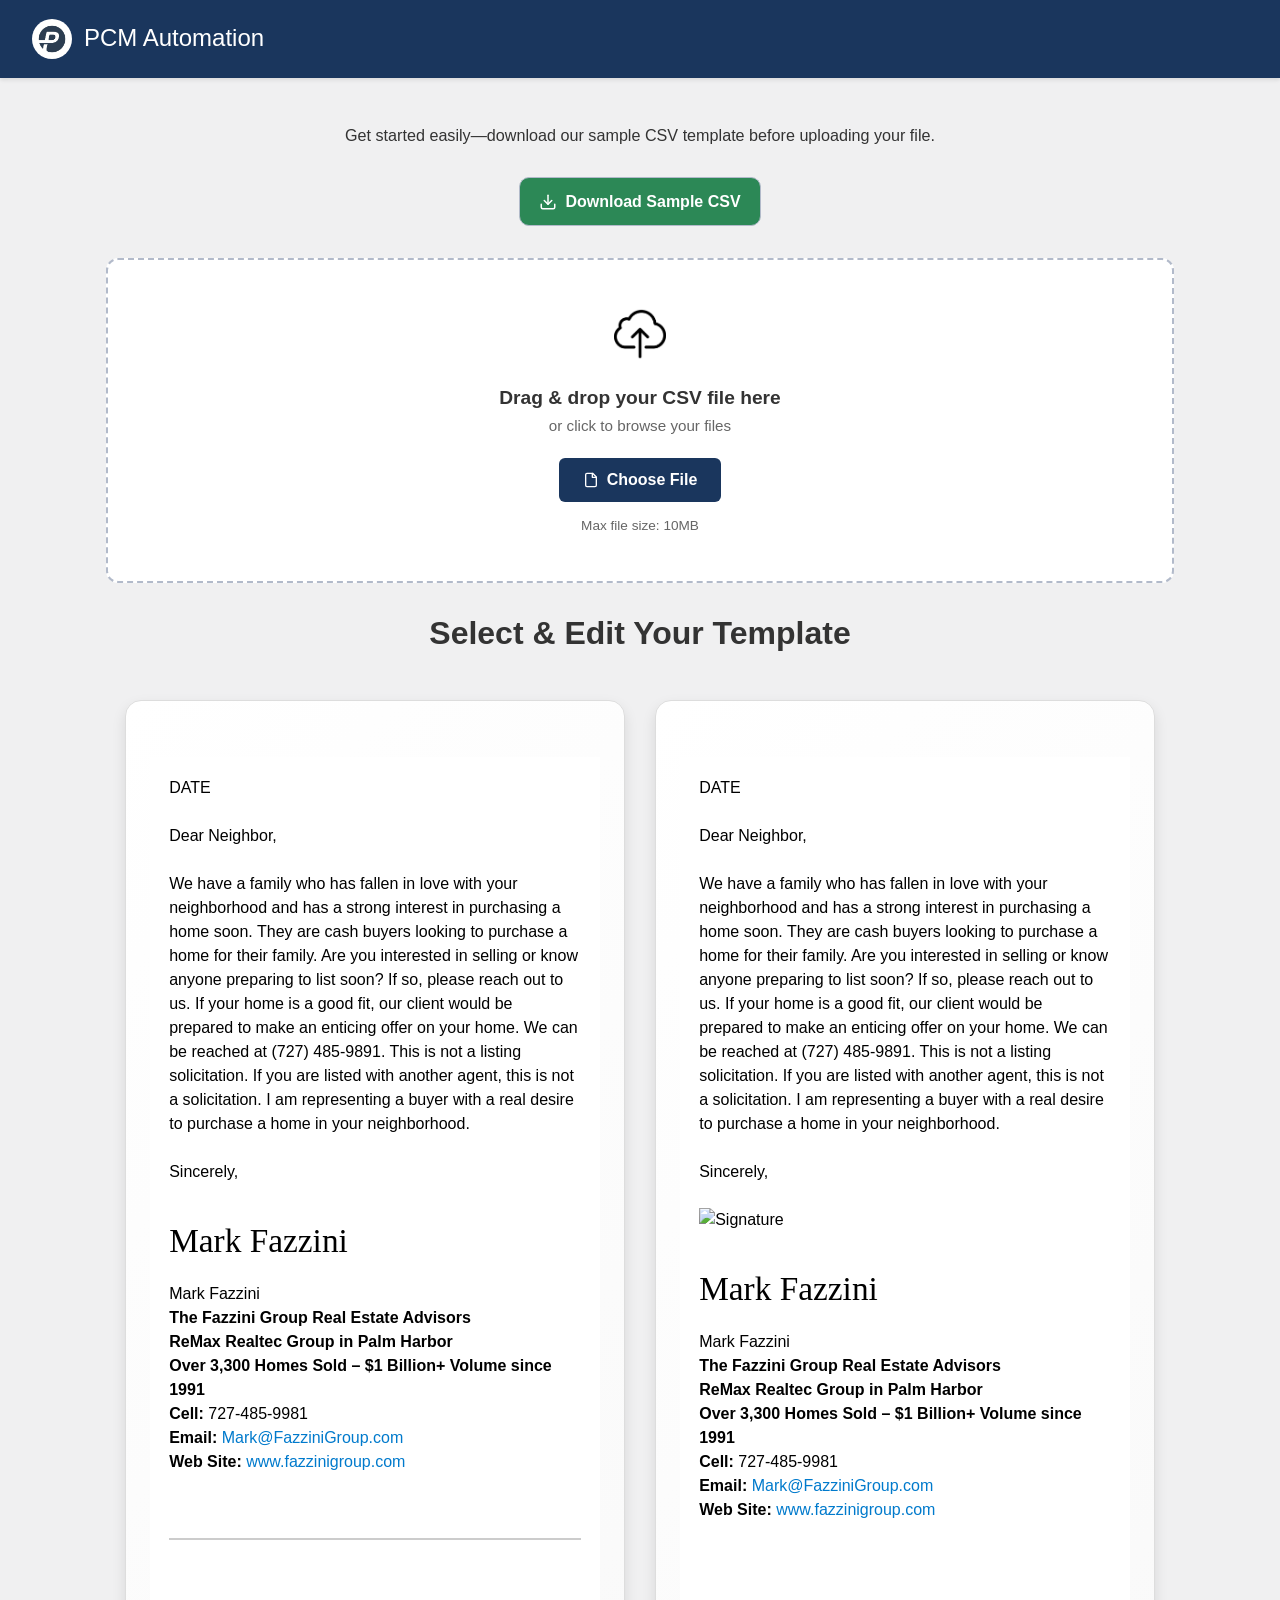
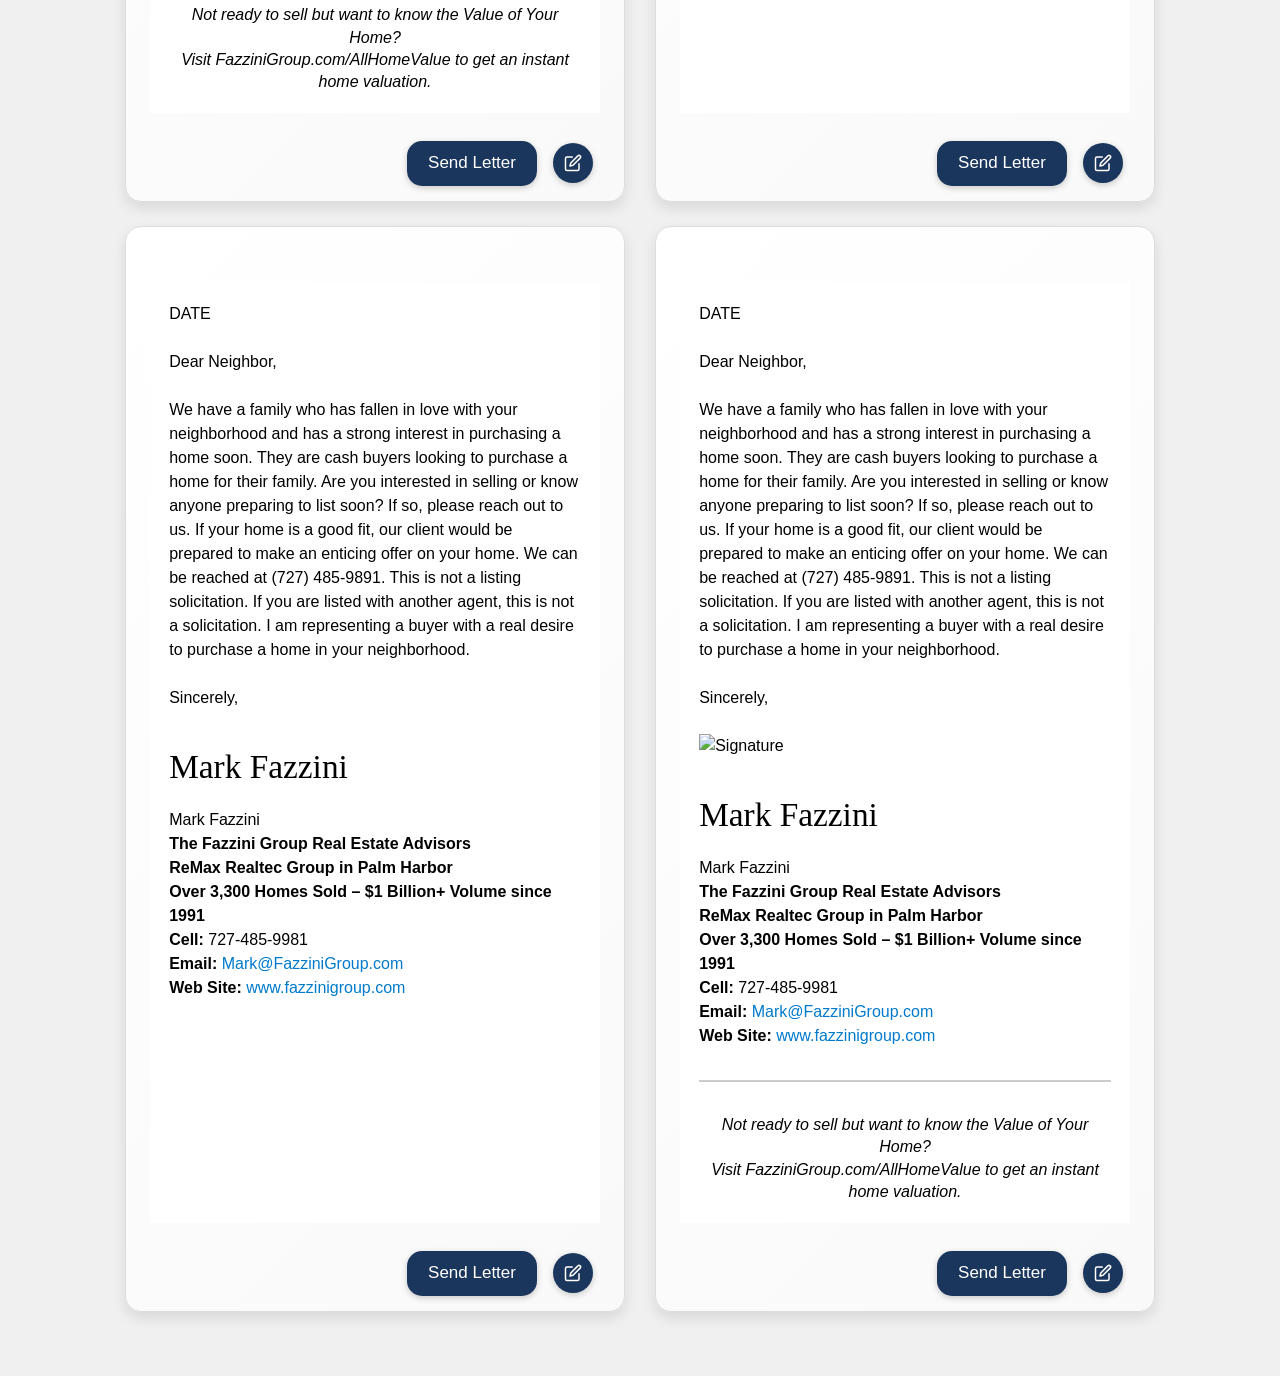
==== commit 2a7ca543: "change button text & header text" ====
--- a/index.html
+++ b/index.html
@@ -3,7 +3,7 @@
   <head>
     <meta charset="UTF-8" />
     <meta name="viewport" content="width=device-width, initial-scale=1.0" />
-    <title>PCM API</title>
+    <title>PCM</title>
     <script src="https://cdnjs.cloudflare.com/ajax/libs/PapaParse/5.4.1/papaparse.min.js"></script>
     <link
       class="taskbar-icon"
@@ -17,7 +17,7 @@
   <body>
     <header class="header">
       <img src="./assets/icon.jpg" alt="Logo" class="logo" />
-      <span class="header-text">PCM API</span>
+      <span class="header-text">PCM Automation</span>
     </header>
 
     <div class="container">
@@ -136,7 +136,7 @@
               class="order-design-btn"
               onclick="orderDesign('letterPreview1')"
             >
-              Order Design
+              Send Letter
             </button>
             <button class="edit-btn" onclick="openEditModal('letterPreview1')">
               <svg
@@ -215,7 +215,7 @@
               class="order-design-btn"
               onclick="orderDesign('letterPreview2')"
             >
-              Order Design
+              Send Letter
             </button>
             <button class="edit-btn" onclick="openEditModal('letterPreview2')">
               <svg
@@ -286,7 +286,7 @@
               class="order-design-btn"
               onclick="orderDesign('letterPreview3')"
             >
-              Order Design
+              Send Letter
             </button>
             <button class="edit-btn" onclick="openEditModal('letterPreview3')">
               <svg
@@ -373,7 +373,7 @@
               class="order-design-btn"
               onclick="orderDesign('letterPreview4')"
             >
-              Order Design
+              Send Letter
             </button>
             <button class="edit-btn" onclick="openEditModal('letterPreview4')">
               <svg
@@ -396,9 +396,11 @@
             </button>
           </div>
         </div>
+        <!-- Other templates would go here -->
       </div>
     </div>
 
+    <!-- All your modals here -->
     <div id="editModal" class="modal">
       <div class="modal-content">
         <div class="modal-header">
@@ -427,7 +429,7 @@
       </div>
     </div>
 
-    <!-- Save as New Template Modal -->
+    <!-- Other modals... -->
     <div id="saveAsNewModal" class="modal">
       <div class="modal-content">
         <div class="modal-header">
@@ -460,7 +462,6 @@
       </div>
     </div>
 
-    <!-- Success Modal -->
     <div id="successModal" class="modal-overlay">
       <div class="modal-box">
         <h2>🎉 Success!</h2>
@@ -471,7 +472,6 @@
       </div>
     </div>
 
-    <!-- Template Created Success Modal -->
     <div id="templateCreatedModal" class="modal-overlay">
       <div class="modal-box">
         <h2>✅ Template Created!</h2>
@@ -486,7 +486,37 @@
       </div>
     </div>
 
-    <!-- Firebase Integration -->
+    <div id="alertModal" class="custom-modal" style="display: none">
+      <div class="custom-modal-content">
+        <div id="alertMessage" class="custom-modal-text"></div>
+        <button id="alertOkBtn" class="custom-modal-ok-btn">OK</button>
+      </div>
+    </div>
+
+    <!-- Confirm Modal -->
+    <div id="confirmModal" class="custom-modal" style="display: none">
+      <div class="custom-modal-content">
+        <div id="confirmMessage" class="custom-modal-text"></div>
+        <div>
+          <button
+            id="confirmYesBtn"
+            class="custom-modal-ok-btn"
+            style="background-color: #dc3545"
+          >
+            Yes
+          </button>
+          <button
+            id="confirmNoBtn"
+            class="custom-modal-ok-btn"
+            style="background-color: #6c757d"
+          >
+            No
+          </button>
+        </div>
+      </div>
+    </div>
+
+    <!-- Firebase Module Script -->
     <script type="module">
       // Import Firebase functions
       import { initializeApp } from "https://www.gstatic.com/firebasejs/12.1.0/firebase-app.js";
@@ -513,11 +543,6 @@
       // Initialize Firebase
       const app = initializeApp(firebaseConfig);
       const db = getFirestore(app);
-
-      // Global variables
-      let recipients = [];
-      let currentEditingTemplate = null;
-      let templateCounter = 5; // Start from 5 since we have 4 initial templates
 
       // Expose Firebase functions to global scope
       window.saveNewTemplateToFirebase = async function (name, content) {
@@ -568,423 +593,9 @@
       window.addEventListener("DOMContentLoaded", async function () {
         await loadUserTemplates();
       });
-
-      // Function to load and render user templates
-      window.loadUserTemplates = async function () {
-        try {
-          const templates = await window.loadTemplatesFromFirebase();
-          const templatesGrid = document.getElementById("templatesGrid");
-
-          // Remove existing user templates (keep default ones)
-          const userTemplates = templatesGrid.querySelectorAll(
-            ".template[data-firebase-id]"
-          );
-          userTemplates.forEach((template) => template.remove());
-
-          // Add Firebase templates
-          templates.forEach((template) => {
-            if (template.isUserCreated) {
-              const newTemplateId = `firebase_${template.id}`;
-              const newTemplate = document.createElement("div");
-              newTemplate.className = "template";
-              newTemplate.setAttribute("data-firebase-id", template.id);
-
-              newTemplate.innerHTML = `
-                <div class="letter-container" id="${newTemplateId}">
-                  ${template.content}
-                </div>
-
-                <div class="button-actions">
-                  <button class="order-design-btn" onclick="orderDesign('${newTemplateId}')">
-                    Order Design
-                  </button>
-                  <button class="edit-btn" onclick="openEditModal('${newTemplateId}')">
-                    <svg width="18" height="18" viewBox="0 0 24 24" fill="none" stroke="currentColor" stroke-width="2" stroke-linecap="round" stroke-linejoin="round">
-                      <path d="M11 4H4a2 2 0 0 0-2 2v14a2 2 0 0 0 2 2h14a2 2 0 0 0 2-2v-7" />
-                      <path d="M18.5 2.5a2.121 2.121 0 0 1 3 3L12 15l-4 1 1-4 9.5-9.5z" />
-                    </svg>
-                  </button>
-                  <button class="delete-btn" onclick="deleteTemplate('${newTemplateId}', '${template.id}')" style="background: #dc3545; color: white; border: none; padding: 8px; border-radius: 4px; cursor: pointer; margin-left: 8px;">
-                    <svg width="18" height="18" viewBox="0 0 24 24" fill="none" stroke="currentColor" stroke-width="2" stroke-linecap="round" stroke-linejoin="round">
-                      <polyline points="3,6 5,6 21,6"></polyline>
-                      <path d="m19,6v14a2,2 0 0,1 -2,2H7a2,2 0 0,1 -2,-2V6m3,0V4a2,2 0 0,1 2,-2h4a2,2 0 0,1 2,2v2"></path>
-                      <line x1="10" y1="11" x2="10" y2="17"></line>
-                      <line x1="14" y1="11" x2="14" y2="17"></line>
-                    </svg>
-                  </button>
-                </div>
-              `;
-
-              templatesGrid.appendChild(newTemplate);
-            }
-          });
-        } catch (error) {
-          console.error("Error loading user templates:", error);
-        }
-      };
-
-      // Expose other necessary functions to global scope
-      window.recipients = [];
-      window.currentEditingTemplate = null;
-      window.templateCounter = 5;
-
-      // ===== Drag and Drop Functionality =====
-      const uploadBox = document.getElementById("uploadBox");
-      const csvFileInput = document.getElementById("csvFile");
-
-      // Prevent default drag behaviors
-      ["dragenter", "dragover", "dragleave", "drop"].forEach((eventName) => {
-        uploadBox.addEventListener(eventName, preventDefaults, false);
-        document.body.addEventListener(eventName, preventDefaults, false);
-      });
-
-      // Highlight drop area when item is dragged over it
-      ["dragenter", "dragover"].forEach((eventName) => {
-        uploadBox.addEventListener(eventName, highlight, false);
-      });
-
-      ["dragleave", "drop"].forEach((eventName) => {
-        uploadBox.addEventListener(eventName, unhighlight, false);
-      });
-
-      // Handle dropped files
-      uploadBox.addEventListener("drop", handleDrop, false);
-
-      function preventDefaults(e) {
-        e.preventDefault();
-        e.stopPropagation();
-      }
-
-      function highlight() {
-        uploadBox.classList.add("dragover");
-      }
-
-      function unhighlight() {
-        uploadBox.classList.remove("dragover");
-      }
-
-      function handleDrop(e) {
-        const dt = e.dataTransfer;
-        const files = dt.files;
-        handleFiles(files);
-      }
-
-      window.showSuccessModal = function () {
-        document.getElementById("successModal").style.display = "block";
-      };
-
-      window.closeModal = function () {
-        document.getElementById("successModal").style.display = "none";
-      };
-
-      window.showTemplateCreatedModal = function (templateName) {
-        document.getElementById(
-          "templateCreatedMessage"
-        ).textContent = `Your new template "${templateName}" has been created successfully.`;
-        document.getElementById("templateCreatedModal").style.display = "block";
-      };
-
-      window.closeTemplateCreatedModal = function () {
-        document.getElementById("templateCreatedModal").style.display = "none";
-      };
-
-      function handleFiles(files) {
-        if (files.length > 0) {
-          const file = files[0];
-          if (file.type === "text/csv" || file.name.endsWith(".csv")) {
-            parseCSV(file);
-          } else {
-            alert("Please upload a CSV file.");
-          }
-        }
-      }
-
-      // ===== Letter Editing =====
-      window.openEditModal = function (templateId) {
-        window.currentEditingTemplate = templateId;
-        const editor = document.getElementById("letterEditor");
-        editor.innerHTML = document.getElementById(templateId).innerHTML;
-        document.getElementById("editModal").style.display = "block";
-      };
-
-      window.closeEditModal = function () {
-        document.getElementById("editModal").style.display = "none";
-        window.currentEditingTemplate = null;
-      };
-
-      window.saveTemplate = function () {
-        if (window.currentEditingTemplate) {
-          document.getElementById(window.currentEditingTemplate).innerHTML =
-            document.getElementById("letterEditor").innerHTML;
-        }
-        window.closeEditModal();
-      };
-
-      // ===== Save as New Template Functionality =====
-      window.openSaveAsNewModal = function () {
-        const preview = document.getElementById("newTemplatePreview");
-        preview.innerHTML = document.getElementById("letterEditor").innerHTML;
-        document.getElementById("templateName").value = "";
-        document.getElementById("saveAsNewModal").style.display = "block";
-      };
-
-      window.closeSaveAsNewModal = function () {
-        document.getElementById("saveAsNewModal").style.display = "none";
-      };
-
-      window.saveAsNewTemplate = async function () {
-        const templateName = document
-          .getElementById("templateName")
-          .value.trim();
-
-        if (!templateName) {
-          alert("Please enter a template name.");
-          return;
-        }
-
-        const templateContent =
-          document.getElementById("letterEditor").innerHTML;
-
-        try {
-          // Save to Firebase
-          const firebaseId = await window.saveNewTemplateToFirebase(
-            templateName,
-            templateContent
-          );
-
-          // Close modals
-          window.closeSaveAsNewModal();
-          window.closeEditModal();
-
-          // Show success message
-          window.showTemplateCreatedModal(templateName);
-
-          // Reload templates to show the new one
-          await window.loadUserTemplates();
-        } catch (error) {
-          console.error("Error saving template:", error);
-          alert("Error saving template. Please try again.");
-        }
-      };
-
-      // ===== Delete Template Function =====
-      window.deleteTemplate = async function (templateId, firebaseId = null) {
-        if (!confirm("Are you sure you want to delete this template?")) {
-          return;
-        }
-
-        try {
-          if (firebaseId) {
-            // Delete from Firebase
-            await window.deleteTemplateFromFirebase(firebaseId);
-
-            // Remove from DOM
-            const templateElement = document.querySelector(
-              `[data-firebase-id="${firebaseId}"]`
-            );
-            if (templateElement) {
-              templateElement.remove();
-            }
-
-            alert("Template deleted successfully!");
-          } else {
-            alert("Cannot delete default templates.");
-          }
-        } catch (error) {
-          console.error("Error deleting template:", error);
-          alert("Error deleting template. Please try again.");
-        }
-      };
-
-      // ===== CSV Upload =====
-      function parseCSV(file) {
-        Papa.parse(file, {
-          header: true,
-          skipEmptyLines: true,
-          complete: (results) => {
-            window.recipients = results.data.map((r) => ({
-              company: r.company || "",
-              firstName: r.firstName || r.FirstName || "Test",
-              lastName: r.lastName || r.LastName || "Name",
-              address: r.address || r.Address || "",
-              city: r.city || r.City || "",
-              state: r.state || r.State || "",
-              zipCode: r.zipCode || r.Zipcode || "",
-            }));
-            console.log("Recipients loaded:", window.recipients);
-
-            // Update upload box to show success
-            uploadBox.innerHTML = `
-            <div class="upload-icon" style="color: #28a745;">✓</div>
-            <div class="upload-main-text" style="color: #28a745;">File uploaded successfully!</div>
-            <div class="upload-sub-text">${window.recipients.length} recipients loaded from ${file.name}</div>
-            <button class="choose-file-btn" onclick="resetUpload()" style="background: #6c757d; margin-top: 1rem;">
-              <svg width="16" height="16" viewBox="0 0 24 24" fill="none" stroke="currentColor" stroke-width="2" stroke-linecap="round" stroke-linejoin="round">
-                <polyline points="1 4 1 10 7 10"/>
-                <path d="M3.51 15a9 9 0 1 0 2.13-9.36L1 10"/>
-              </svg>
-              Upload Different File
-            </button>
-          `;
-          },
-          error: (error) => {
-            console.error("CSV parsing error:", error);
-            alert("Error parsing CSV file. Please check the format.");
-          },
-        });
-      }
-
-      window.resetUpload = function () {
-        uploadBox.innerHTML = `
-        <div class="upload-icon"><img src="assets/icon.png" alt="Upload" width="52" height="52" /></div>
-        <div class="upload-main-text">Drag & drop your CSV file here</div>
-        <div class="upload-sub-text">or click to browse your files</div>
-        
-        <label for="csvFile" class="choose-file-btn">
-          <svg width="16" height="16" viewBox="0 0 24 24" fill="none" stroke="currentColor" stroke-width="2" stroke-linecap="round" stroke-linejoin="round">
-            <path d="M14.5 2H6a2 2 0 0 0-2 2v16a2 2 0 0 0 2 2h12a2 2 0 0 0 2-2V7.5L14.5 2z"/>
-            <polyline points="14,2 14,8 20,8"/>
-          </svg>
-          Choose File
-        </label>
-        
-        <div class="file-size-info">Max file size: 10MB</div>
-      `;
-
-        // Re-add event listeners
-        uploadBox.addEventListener("drop", handleDrop, false);
-        uploadBox.addEventListener("click", () => csvFileInput.click());
-        ["dragenter", "dragover"].forEach((eventName) => {
-          uploadBox.addEventListener(eventName, highlight, false);
-        });
-        ["dragleave", "drop"].forEach((eventName) => {
-          uploadBox.addEventListener(eventName, unhighlight, false);
-        });
-
-        window.recipients = [];
-        csvFileInput.value = "";
-      };
-
-      csvFileInput.addEventListener("change", (e) => {
-        const file = e.target.files[0];
-        if (!file) return;
-        parseCSV(file);
-      });
-
-      // ===== Download Sample CSV =====
-      window.downloadSampleCSV = function () {
-        const sample = `Company,firstName,lastName,address,city,state,zipCode
-PCM Integrations,Alex,Doe,2145 Sunnydale Blvd,Clearwater,FL,33765
-`;
-
-        const blob = new Blob([sample], { type: "text/csv" });
-        const link = document.createElement("a");
-        link.href = URL.createObjectURL(blob);
-        link.download = "sample_recipients.csv";
-        link.click();
-      };
-
-      function downloadHTML(content, filename = "letter.html") {
-        const blob = new Blob([content], { type: "text/html" });
-        const link = document.createElement("a");
-        link.href = URL.createObjectURL(blob);
-        link.download = filename;
-        link.click();
-        URL.revokeObjectURL(link.href);
-      }
-
-      // ===== API CALLS =====
-      async function getToken() {
-        const payload = {
-          apiKey: "Mzk2N2YyZTktZmNkNy00YjcwLWJhMjUtMTM4ZWFlZDhmNWU0",
-          apiSecret: "MmZlMzIwMzItMTlhZS00Mjk0LWE1NWYtYmI5NTg5MDUxYTM0",
-          childRefNbr: "myAccountReference",
-        };
-        const res = await fetch("https://v3.pcmintegrations.com/auth/login", {
-          method: "POST",
-          headers: {
-            "Content-Type": "application/json",
-            Accept: "application/json",
-          },
-          body: JSON.stringify(payload),
-        });
-        if (!res.ok) throw new Error("Auth failed");
-        const data = await res.json();
-        return data.token;
-      }
-
-      window.orderDesign = async function (templateId) {
-        if (!window.recipients.length) {
-          alert("Please upload a CSV file with recipients first!");
-          return;
-        }
-
-        const button = event.target;
-        const originalText = button.textContent;
-        button.textContent = "Processing...";
-        button.disabled = true;
-
-        try {
-          const todayObj = new Date();
-          const todayISO = todayObj.toISOString().split("T")[0];
-          const formattedDate = todayObj.toLocaleDateString("en-US", {
-            year: "numeric",
-            month: "long",
-            day: "numeric",
-          });
-
-          // Get the HTML content from the specific template
-          let finalHtml = document.getElementById(templateId).innerHTML;
-          finalHtml = finalHtml.replace(/DATE/g, formattedDate);
-          // console.log(finalHtml)
-
-          const token = await getToken();
-          const payload = {
-            extRefNbr: "12345",
-            designID: 0,
-            mailClass: "FirstClass",
-            mailDate: todayISO,
-            color: true,
-            printOnBothSides: true,
-            insertAddressingPage: true,
-            envelope: {
-              font: "Bradley Hand",
-              type: "fullWindow",
-              fontColor: "Black",
-            },
-            recipients: window.recipients,
-            letter: finalHtml,
-          };
-
-          const res = await fetch(
-            "https://v3.pcmintegrations.com/order/letter",
-            {
-              method: "POST",
-              headers: {
-                "Content-Type": "application/json",
-                Accept: "application/json",
-                Authorization: `Bearer ${token}`,
-              },
-              body: JSON.stringify(payload),
-            }
-          );
-
-          const data = await res.json();
-          console.log("Order Response:", data);
-
-          if (res.ok) {
-            window.showSuccessModal();
-          } else {
-            throw new Error(data.message || "API request failed");
-          }
-        } catch (err) {
-          console.error("Order Design Error:", err);
-          alert("Error ordering letters: " + err.message);
-        } finally {
-          button.textContent = originalText;
-          button.disabled = false;
-        }
-      };
     </script>
+
+    <!-- Regular JavaScript -->
+    <script src="script.js"></script>
   </body>
 </html>
--- a/index.css
+++ b/index.css
@@ -24,13 +24,12 @@
   padding: 1.2rem 2rem;
   display: flex;
   text-align: center;
-  font-size: 1.4rem;
-  font-weight: 600;
+  font-size: 1.5rem;
   box-shadow: 0 2px 4px rgba(0, 0, 0, 0.1);
 }
 
 .header-text {
-  margin-top: 0.4rem;
+  margin-top: 0.3rem;
 }
 
 .taskbar-icon {
@@ -810,3 +809,52 @@
     font-size: 18pt;
   }
 }
+
+.custom-modal {
+  position: fixed;
+  z-index: 9999;
+  left: 0;
+  top: 0;
+  width: 100%;
+  height: 100%;
+  background: rgba(132, 133, 134, 0.7); /* semi-transparent overlay */
+  display: flex;
+  justify-content: center;
+  align-items: center;
+}
+
+.custom-modal-content {
+  background: white; /* dark-blue theme */
+  color: black;
+  width: 400px; /* fixed width */
+  height: 200px; /* fixed height */
+  padding: 20px;
+  border-radius: 12px;
+  text-align: center;
+  display: flex;
+  flex-direction: column;
+  justify-content: center;
+  align-items: center;
+}
+
+.custom-modal-text {
+  margin-bottom: 20px;
+  font-size: 18px;
+  line-height: 1.5;
+}
+
+.custom-modal-ok-btn {
+  background-color: #28a745; /* green success color */
+  color: white;
+  border: none;
+  padding: 10px 25px;
+  border-radius: 6px;
+  cursor: pointer;
+  font-size: 14px;
+  font-weight: bold;
+  transition: transform 0.2s;
+}
+
+.custom-modal-ok-btn:hover {
+  transform: scale(1.05);
+}
